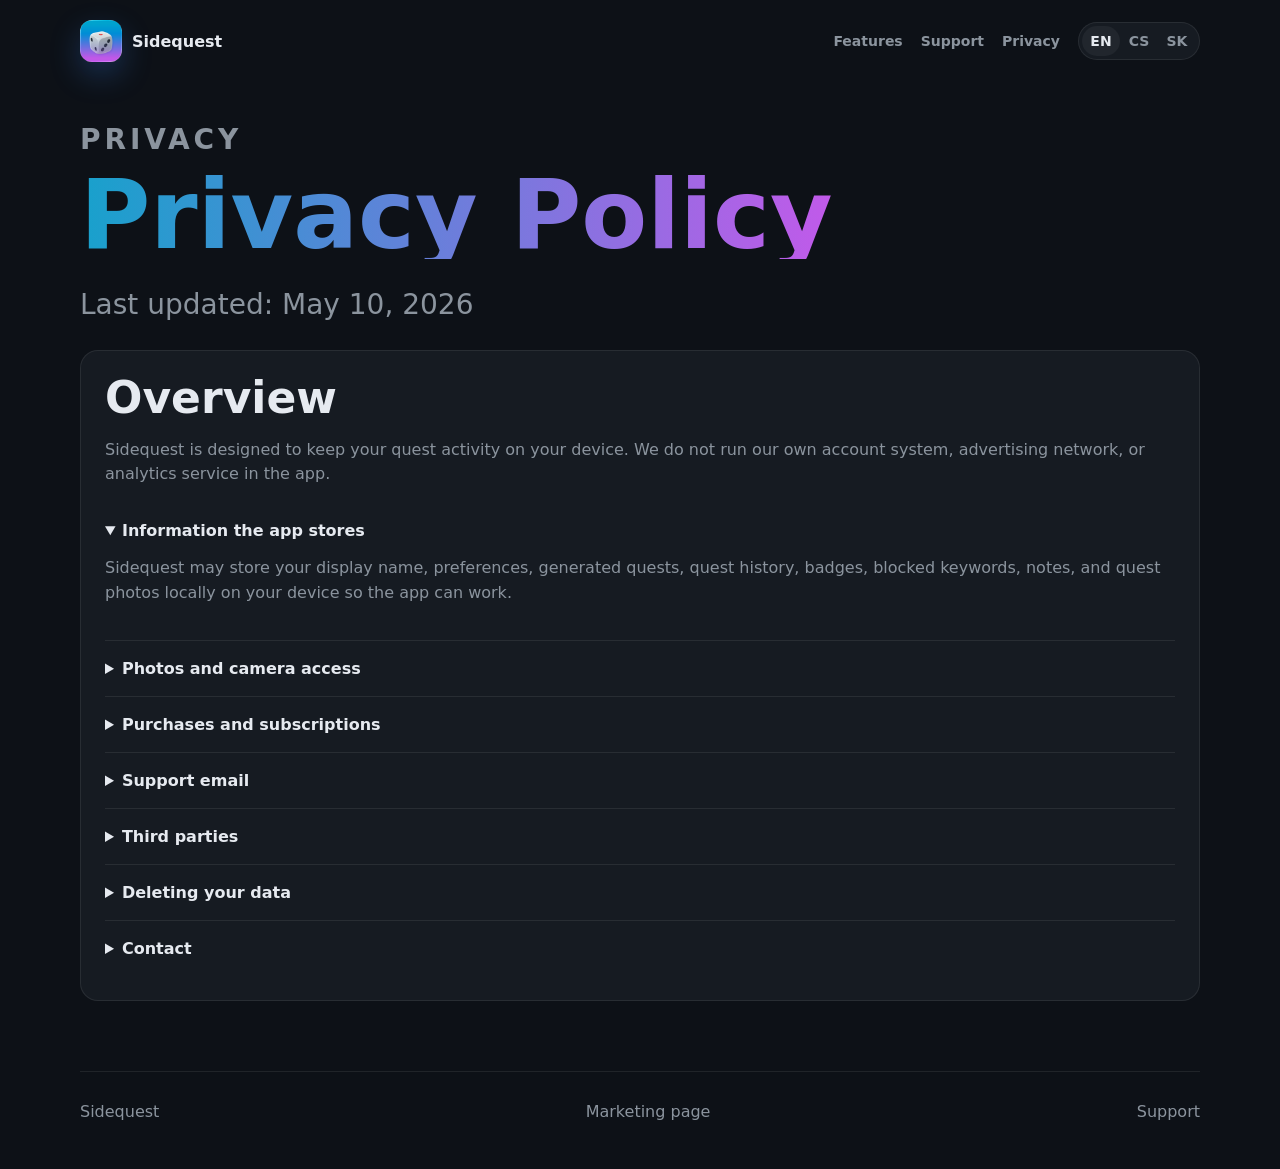
==== privacy.html @ afa2bc3d "Add privacy policy page" ====
<!doctype html>
<html lang="en">
  <head>
    <meta charset="utf-8">
    <meta name="viewport" content="width=device-width, initial-scale=1">
    <title>Sidequest Privacy Policy</title>
    <meta name="description" content="Privacy policy for the Sidequest iPhone app.">
    <link rel="icon" href="assets/sidequest-icon.png">
    <link rel="stylesheet" href="styles.css">
  </head>
  <body>
    <header class="site-header">
      <a class="brand" href="index.html" aria-label="Sidequest home">
        <img src="assets/sidequest-icon.png" alt="" class="brand-icon">
        <span>Sidequest</span>
      </a>
      <nav class="nav" aria-label="Main navigation">
        <a href="index.html#features" data-i18n="nav.features">Features</a>
        <a href="support.html" data-i18n="nav.support">Support</a>
        <a href="privacy.html" data-i18n="nav.privacy">Privacy</a>
        <div class="language-switch" aria-label="Language">
          <button type="button" data-lang="en">EN</button>
          <button type="button" data-lang="cs">CS</button>
          <button type="button" data-lang="sk">SK</button>
        </div>
      </nav>
    </header>

    <main class="support-main">
      <section class="support-hero">
        <p class="eyebrow" data-i18n="privacy.eyebrow">Privacy</p>
        <h1 data-i18n="privacy.title">Privacy Policy</h1>
        <p data-i18n="privacy.updated">Last updated: May 10, 2026</p>
      </section>

      <section class="faq">
        <h2 data-i18n="privacy.overview.title">Overview</h2>
        <p data-i18n="privacy.overview.text">Sidequest is designed to keep your quest activity on your device. We do not run our own account system, advertising network, or analytics service in the app.</p>

        <details open>
          <summary data-i18n="privacy.collect.summary">Information the app stores</summary>
          <p data-i18n="privacy.collect.text">Sidequest may store your display name, preferences, generated quests, quest history, badges, blocked keywords, notes, and quest photos locally on your device so the app can work.</p>
        </details>

        <details>
          <summary data-i18n="privacy.photos.summary">Photos and camera access</summary>
          <p data-i18n="privacy.photos.text">If you choose to add a photo to a completed quest, the photo is used for that quest history entry. Photos remain on your device unless you choose to share them through iOS sharing features.</p>
        </details>

        <details>
          <summary data-i18n="privacy.purchases.summary">Purchases and subscriptions</summary>
          <p data-i18n="privacy.purchases.text">Premium purchases are processed by Apple through the App Store. Sidequest may read your App Store purchase status to unlock premium features, but payment details are handled by Apple.</p>
        </details>

        <details>
          <summary data-i18n="privacy.support.summary">Support email</summary>
          <p data-i18n="privacy.support.text">If you contact support by email, we receive the information you choose to send, such as your email address, device details, and message. We use it only to respond to your request.</p>
        </details>

        <details>
          <summary data-i18n="privacy.third.summary">Third parties</summary>
          <p data-i18n="privacy.third.text">Sidequest uses Apple services such as the App Store and iOS system features. Those services are governed by Apple's privacy policies. We do not sell your personal information.</p>
        </details>

        <details>
          <summary data-i18n="privacy.delete.summary">Deleting your data</summary>
          <p data-i18n="privacy.delete.text">Most app data is stored locally. You can remove it by deleting the app from your device. You can also contact support if you have questions about information sent by email.</p>
        </details>

        <details>
          <summary data-i18n="privacy.contact.summary">Contact</summary>
          <p data-i18n="privacy.contact.text">For privacy questions, email pcesnek290@gmail.com.</p>
        </details>
      </section>
    </main>

    <footer class="footer">
      <span>Sidequest</span>
      <a href="index.html" data-i18n="footer.marketing">Marketing page</a>
      <a href="support.html" data-i18n="footer.support">Support</a>
    </footer>

    <script src="script.js"></script>
  </body>
</html>
---- styles.css ----
:root {
  color-scheme: dark;
  --bg: #0d1117;
  --surface: #161b22;
  --surface-high: #21262d;
  --text: #e6eaf0;
  --muted: #8b949e;
  --green: #00d1b2;
  --blue: #3d8bff;
  --pink: #ea1876;
  --gold: #ffd166;
  --line: rgba(255, 255, 255, 0.08);
  --radius: 18px;
  font-family: ui-rounded, "SF Pro Rounded", "Nunito Sans", system-ui, -apple-system, BlinkMacSystemFont, "Segoe UI", sans-serif;
}

* {
  box-sizing: border-box;
}

html {
  scroll-behavior: smooth;
}

body {
  margin: 0;
  background: var(--bg);
  color: var(--text);
  min-height: 100vh;
}

a {
  color: inherit;
  text-decoration: none;
}

.site-header {
  width: min(1120px, calc(100% - 32px));
  margin: 0 auto;
  padding: 20px 0;
  display: flex;
  align-items: center;
  justify-content: space-between;
  gap: 20px;
}

.brand {
  display: inline-flex;
  align-items: center;
  gap: 10px;
  font-weight: 800;
  letter-spacing: 0;
}

.brand-icon {
  width: 42px;
  height: 42px;
  border-radius: 12px;
  box-shadow: 0 12px 30px rgba(61, 139, 255, 0.25);
}

.nav {
  display: flex;
  align-items: center;
  gap: 18px;
  color: var(--muted);
  font-size: 14px;
  font-weight: 700;
}

.nav a:hover {
  color: var(--text);
}

.language-switch {
  display: inline-flex;
  background: var(--surface);
  border: 1px solid var(--line);
  border-radius: 999px;
  padding: 3px;
}

.language-switch button {
  width: 38px;
  height: 30px;
  border: 0;
  border-radius: 999px;
  background: transparent;
  color: var(--muted);
  font: inherit;
  cursor: pointer;
}

.language-switch button.active {
  background: var(--surface-high);
  color: var(--text);
}

.hero {
  width: min(1120px, calc(100% - 32px));
  margin: 0 auto;
  display: grid;
  grid-template-columns: minmax(0, 1.1fr) minmax(320px, 0.9fr);
  align-items: center;
  gap: 64px;
  padding: 18px 0 34px;
}

.hero-copy h1,
.support-hero h1 {
  margin: 0;
  font-size: clamp(48px, 9vw, 96px);
  line-height: 0.92;
  letter-spacing: 0;
  background: linear-gradient(90deg, #18a1cc, #c359ea);
  color: transparent;
  background-clip: text;
  -webkit-background-clip: text;
}

.eyebrow {
  margin: 0 0 14px;
  color: var(--green);
  font-size: 12px;
  font-weight: 900;
  letter-spacing: 0.14em;
  text-transform: uppercase;
}

.hero-text,
.support-hero p {
  color: var(--muted);
  font-size: clamp(20px, 3vw, 28px);
  line-height: 1.25;
  max-width: 640px;
}

.hero-actions,
.button-row {
  display: flex;
  gap: 14px;
  flex-wrap: wrap;
}

.button {
  display: inline-flex;
  align-items: center;
  justify-content: center;
  min-height: 54px;
  padding: 0 22px;
  border-radius: 14px;
  font-weight: 900;
  font-size: 15px;
}

.button.primary {
  background: var(--green);
  color: white;
}

.button.secondary {
  background: var(--surface-high);
  color: var(--text);
}

.phone {
  justify-self: center;
  width: min(380px, 100%);
  border: 1px solid var(--line);
  border-radius: 42px;
  padding: 14px;
  background: #05070a;
  box-shadow: 0 30px 80px rgba(0, 0, 0, 0.45), 0 0 80px rgba(195, 89, 234, 0.18);
}

.phone-screen {
  min-height: 455px;
  border-radius: 32px;
  background: linear-gradient(#0d1117, #161b22);
  padding: 34px 22px;
  display: flex;
  flex-direction: column;
  justify-content: center;
  gap: 22px;
}

.screen-title {
  text-align: center;
  font-weight: 800;
  font-size: 18px;
  background: linear-gradient(90deg, #18a1cc, #c359ea);
  color: transparent;
  background-clip: text;
  -webkit-background-clip: text;
}

.quest-card,
.feature-card,
.support-card,
.download,
.split-section,
.faq {
  background: var(--surface);
  border: 1px solid var(--line);
  border-radius: var(--radius);
}

.quest-card {
  padding: 22px;
}

.quest-meta {
  display: flex;
  align-items: center;
  justify-content: space-between;
  gap: 10px;
  color: var(--muted);
  font-size: 12px;
}

.difficulty,
.level {
  display: inline-flex;
  align-items: center;
  gap: 5px;
  border-radius: 999px;
  padding: 5px 10px;
  white-space: nowrap;
}

.difficulty {
  color: var(--blue);
  background: rgba(61, 139, 255, 0.12);
}

.quest-card h2 {
  margin: 20px 0 10px;
  font-size: 22px;
  line-height: 1.15;
}

.quest-card p,
.feature-card p,
.split-section p,
.support-card p,
.faq p,
.download p {
  color: var(--muted);
  line-height: 1.55;
}

.accept {
  color: var(--muted);
  text-align: center;
  margin: 0;
}

.mini-button {
  flex: 1;
  height: 48px;
  border-radius: 14px;
  display: grid;
  place-items: center;
  color: white;
  font-weight: 900;
  font-size: 14px;
}

.mini-button.yes {
  background: var(--green);
}

.mini-button.no {
  background: var(--pink);
}

.section,
.split-section,
.download,
.support-main {
  width: min(1120px, calc(100% - 32px));
  margin: 0 auto;
}

.section {
  padding: 42px 0 70px;
}

.section-heading {
  max-width: 640px;
  margin-bottom: 24px;
}

h2 {
  margin: 0 0 12px;
  font-size: clamp(28px, 5vw, 44px);
  line-height: 1.05;
  letter-spacing: 0;
}

.feature-grid,
.support-grid {
  display: grid;
  grid-template-columns: repeat(3, 1fr);
  gap: 16px;
}

.feature-card,
.support-card {
  padding: 24px;
}

.feature-icon {
  font-size: 34px;
}

.feature-card h3,
.support-card h2 {
  margin: 16px 0 8px;
  font-size: 20px;
}

.split-section {
  display: grid;
  grid-template-columns: 1fr 1fr;
  align-items: center;
  gap: 32px;
  padding: 34px;
  margin-bottom: 70px;
}

.level-list {
  display: grid;
  gap: 12px;
}

.level {
  min-height: 48px;
  padding: 12px 16px;
  font-weight: 800;
  background: var(--surface-high);
}

.safe {
  color: var(--green);
}

.mild {
  color: var(--blue);
}

.probably {
  color: #ff9f43;
}

.bsc {
  color: var(--pink);
  box-shadow: 0 0 34px rgba(234, 24, 118, 0.18);
}

.download {
  display: flex;
  align-items: center;
  gap: 22px;
  padding: 26px;
  margin-bottom: 70px;
}

.download-icon {
  width: 88px;
  height: 88px;
  border-radius: 24px;
}

.footer {
  width: min(1120px, calc(100% - 32px));
  margin: 0 auto;
  padding: 30px 0 48px;
  color: var(--muted);
  display: flex;
  justify-content: space-between;
  gap: 16px;
  border-top: 1px solid var(--line);
}

.support-main {
  padding: 40px 0 70px;
}

.support-hero {
  max-width: 760px;
  margin-bottom: 28px;
}

.support-grid {
  grid-template-columns: repeat(2, 1fr);
  margin-bottom: 22px;
}

.note {
  font-size: 13px;
}

.faq {
  padding: 24px;
}

details {
  border-top: 1px solid var(--line);
  padding: 18px 0;
}

details:first-of-type {
  border-top: 0;
}

summary {
  cursor: pointer;
  font-weight: 850;
}

@media (max-width: 820px) {
  .site-header,
  .nav,
  .download {
    align-items: flex-start;
  }

  .site-header,
  .download {
    flex-direction: column;
  }

  .nav {
    width: 100%;
    flex-wrap: wrap;
    justify-content: space-between;
  }

  .hero,
  .split-section,
  .feature-grid,
  .support-grid {
    grid-template-columns: 1fr;
  }

  .hero {
    min-height: auto;
    gap: 28px;
    padding-top: 34px;
  }

  .phone-screen {
    min-height: 340px;
    padding: 28px 22px;
  }
}

@media (max-width: 480px) {
  .hero-actions,
  .button {
    width: 100%;
  }

  .phone {
    border-radius: 32px;
  }

  .phone-screen {
    min-height: 300px;
    border-radius: 24px;
    gap: 14px;
  }

  .quest-card {
    padding: 18px;
  }

  .quest-card h2 {
    margin: 14px 0 8px;
    font-size: 20px;
  }

  .button-row {
    gap: 10px;
  }

  .mini-button {
    height: 44px;
  }

  .quest-meta {
    align-items: flex-start;
    flex-direction: column;
  }
}
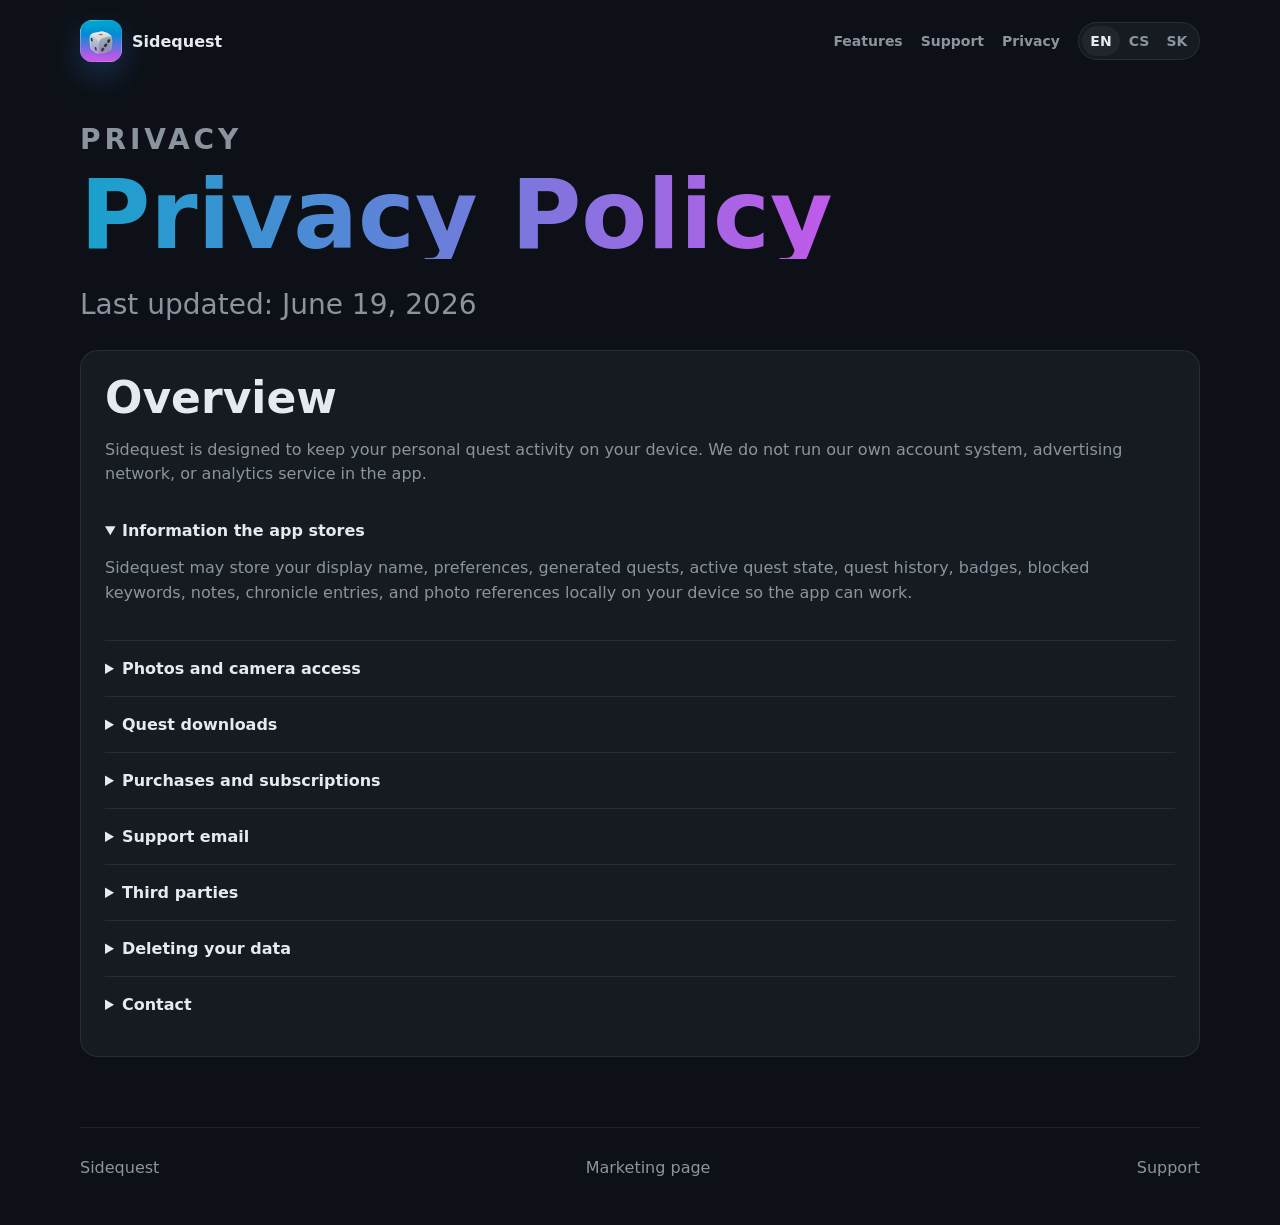
==== commit e97f90d1: "Update website for current app features" ====
--- a/privacy.html
+++ b/privacy.html
@@ -30,21 +30,26 @@
       <section class="support-hero">
         <p class="eyebrow" data-i18n="privacy.eyebrow">Privacy</p>
         <h1 data-i18n="privacy.title">Privacy Policy</h1>
-        <p data-i18n="privacy.updated">Last updated: May 10, 2026</p>
+        <p data-i18n="privacy.updated">Last updated: June 19, 2026</p>
       </section>
 
       <section class="faq">
         <h2 data-i18n="privacy.overview.title">Overview</h2>
-        <p data-i18n="privacy.overview.text">Sidequest is designed to keep your quest activity on your device. We do not run our own account system, advertising network, or analytics service in the app.</p>
+        <p data-i18n="privacy.overview.text">Sidequest is designed to keep your personal quest activity on your device. We do not run our own account system, advertising network, or analytics service in the app.</p>
 
         <details open>
           <summary data-i18n="privacy.collect.summary">Information the app stores</summary>
-          <p data-i18n="privacy.collect.text">Sidequest may store your display name, preferences, generated quests, quest history, badges, blocked keywords, notes, and quest photos locally on your device so the app can work.</p>
+          <p data-i18n="privacy.collect.text">Sidequest may store your display name, preferences, generated quests, active quest state, quest history, badges, blocked keywords, notes, chronicle entries, and photo references locally on your device so the app can work.</p>
         </details>
 
         <details>
           <summary data-i18n="privacy.photos.summary">Photos and camera access</summary>
-          <p data-i18n="privacy.photos.text">If you choose to add a photo to a completed quest, the photo is used for that quest history entry. Photos remain on your device unless you choose to share them through iOS sharing features.</p>
+          <p data-i18n="privacy.photos.text">If you choose to add photos to a quest or chronicle entry, Sidequest uses camera or photo library access only for that action. Chronicle entries may store local Photos library identifiers so the app can show those photos later.</p>
+        </details>
+
+        <details>
+          <summary data-i18n="privacy.remote.summary">Quest downloads</summary>
+          <p data-i18n="privacy.remote.text">Sidequest may contact the Sidequest quest repository to download the latest quest pool and cache it on your device. This request is for app content, not user account sync.</p>
         </details>
 
         <details>
--- a/styles.css
+++ b/styles.css
@@ -163,6 +163,10 @@
   color: var(--text);
 }
 
+.inline-button {
+  margin-top: 6px;
+}
+
 .phone {
   justify-self: center;
   width: min(380px, 100%);
@@ -199,6 +203,7 @@
 .support-card,
 .download,
 .split-section,
+.premium-section,
 .faq {
   background: var(--surface);
   border: 1px solid var(--line);
@@ -329,6 +334,34 @@
   margin-bottom: 70px;
 }
 
+.premium-section {
+  width: min(1120px, calc(100% - 32px));
+  margin: 0 auto 70px;
+  display: grid;
+  grid-template-columns: 1fr 1fr;
+  align-items: center;
+  gap: 32px;
+  padding: 34px;
+}
+
+.premium-list {
+  display: grid;
+  gap: 12px;
+}
+
+.premium-chip {
+  display: inline-flex;
+  align-items: center;
+  gap: 8px;
+  min-height: 48px;
+  padding: 12px 16px;
+  border-radius: 999px;
+  background: var(--surface-high);
+  color: var(--text);
+  font-weight: 800;
+  box-shadow: 0 0 34px rgba(234, 24, 118, 0.12);
+}
+
 .level-list {
   display: grid;
   gap: 12px;
@@ -439,6 +472,7 @@
 
   .hero,
   .split-section,
+  .premium-section,
   .feature-grid,
   .support-grid {
     grid-template-columns: 1fr;
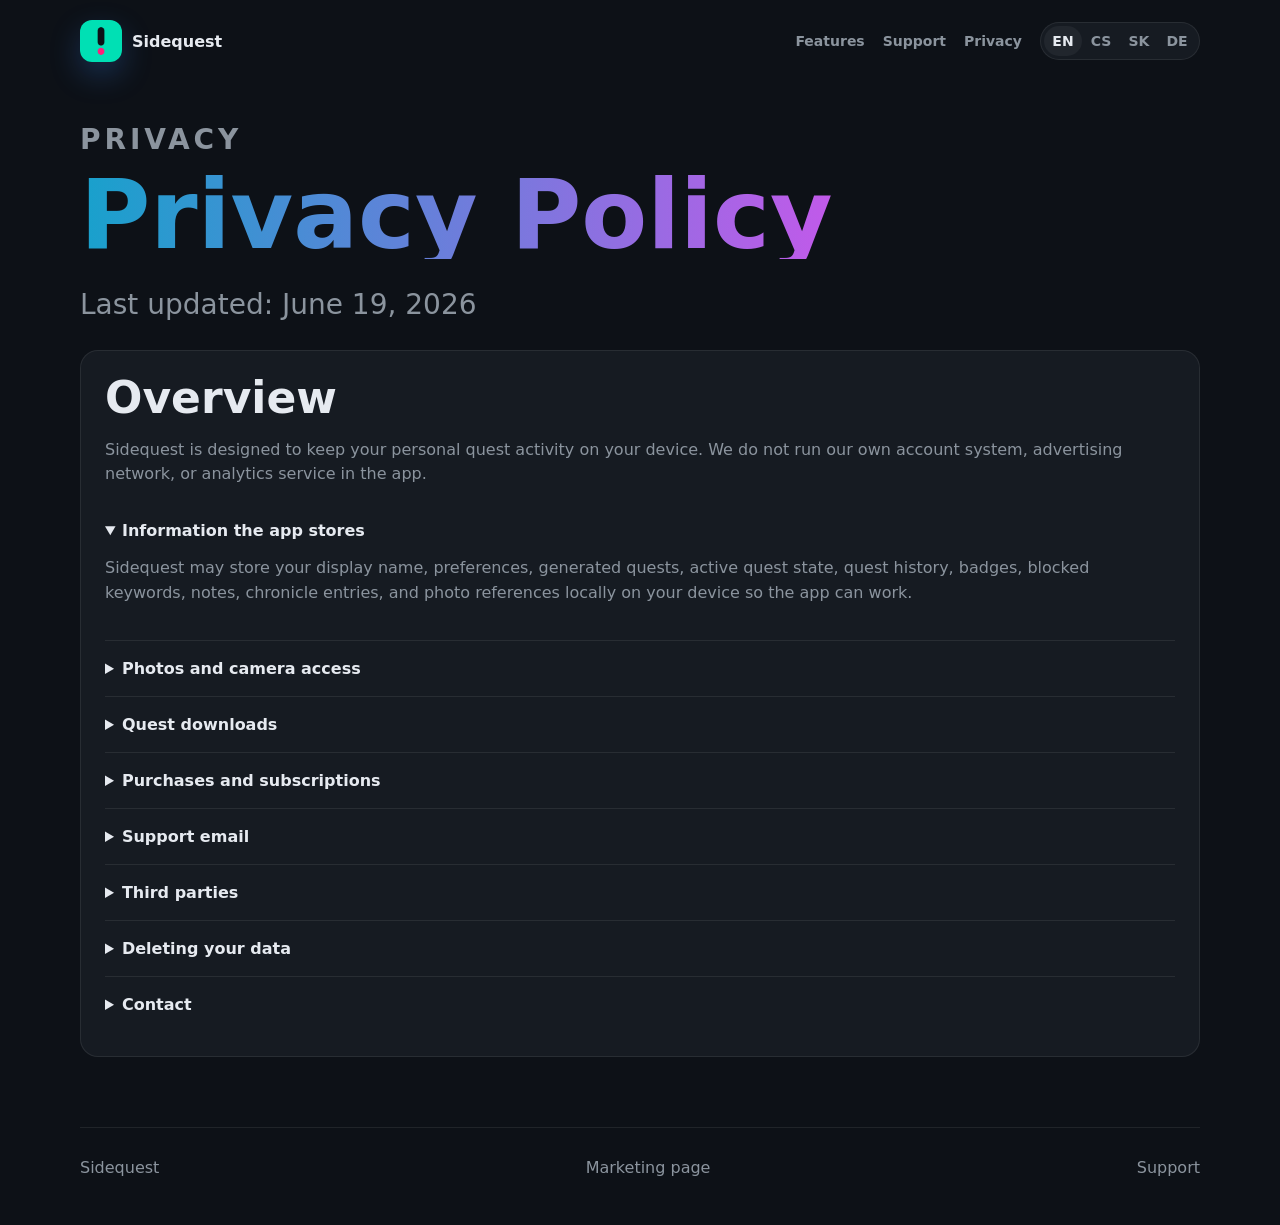
==== commit 6aa56726: "add de localization" ====
--- a/privacy.html
+++ b/privacy.html
@@ -3,10 +3,38 @@
   <head>
     <meta charset="utf-8">
     <meta name="viewport" content="width=device-width, initial-scale=1">
-    <title>Sidequest Privacy Policy</title>
-    <meta name="description" content="Privacy policy for the Sidequest iPhone app.">
+    <title>Sidequest Privacy Policy | iPhone App Data and Photos</title>
+    <meta name="description" content="Read the Sidequest privacy policy for local quest history, chronicles, photo library access, quest downloads, Premium purchases, and support email data.">
+    <meta name="robots" content="index, follow">
+    <meta name="theme-color" content="#0D1117">
+    <link rel="canonical" href="https://sidequest-ios.netlify.app/privacy.html">
+    <meta property="og:site_name" content="Sidequest">
+    <meta property="og:title" content="Sidequest Privacy Policy">
+    <meta property="og:description" content="Privacy policy for local quest history, chronicles, photo access, quest downloads, Premium purchases, and support email data.">
+    <meta property="og:type" content="website">
+    <meta property="og:url" content="https://sidequest-ios.netlify.app/privacy.html">
+    <meta property="og:image" content="https://sidequest-ios.netlify.app/assets/sidequest-icon.png">
+    <meta property="og:image:alt" content="Sidequest app icon">
+    <meta name="twitter:card" content="summary">
+    <meta name="twitter:title" content="Sidequest Privacy Policy">
+    <meta name="twitter:description" content="Privacy policy for local quest history, chronicles, photo access, quest downloads, Premium purchases, and support email data.">
+    <meta name="twitter:image" content="https://sidequest-ios.netlify.app/assets/sidequest-icon.png">
     <link rel="icon" href="assets/sidequest-icon.png">
     <link rel="stylesheet" href="styles.css">
+    <script type="application/ld+json">
+      {
+        "@context": "https://schema.org",
+        "@type": "WebPage",
+        "name": "Sidequest Privacy Policy",
+        "description": "Privacy policy for the Sidequest iPhone app.",
+        "url": "https://sidequest-ios.netlify.app/privacy.html",
+        "isPartOf": {
+          "@type": "WebSite",
+          "name": "Sidequest",
+          "url": "https://sidequest-ios.netlify.app/"
+        }
+      }
+    </script>
   </head>
   <body>
     <header class="site-header">
@@ -22,6 +50,7 @@
           <button type="button" data-lang="en">EN</button>
           <button type="button" data-lang="cs">CS</button>
           <button type="button" data-lang="sk">SK</button>
+          <button type="button" data-lang="de">DE</button>
         </div>
       </nav>
     </header>
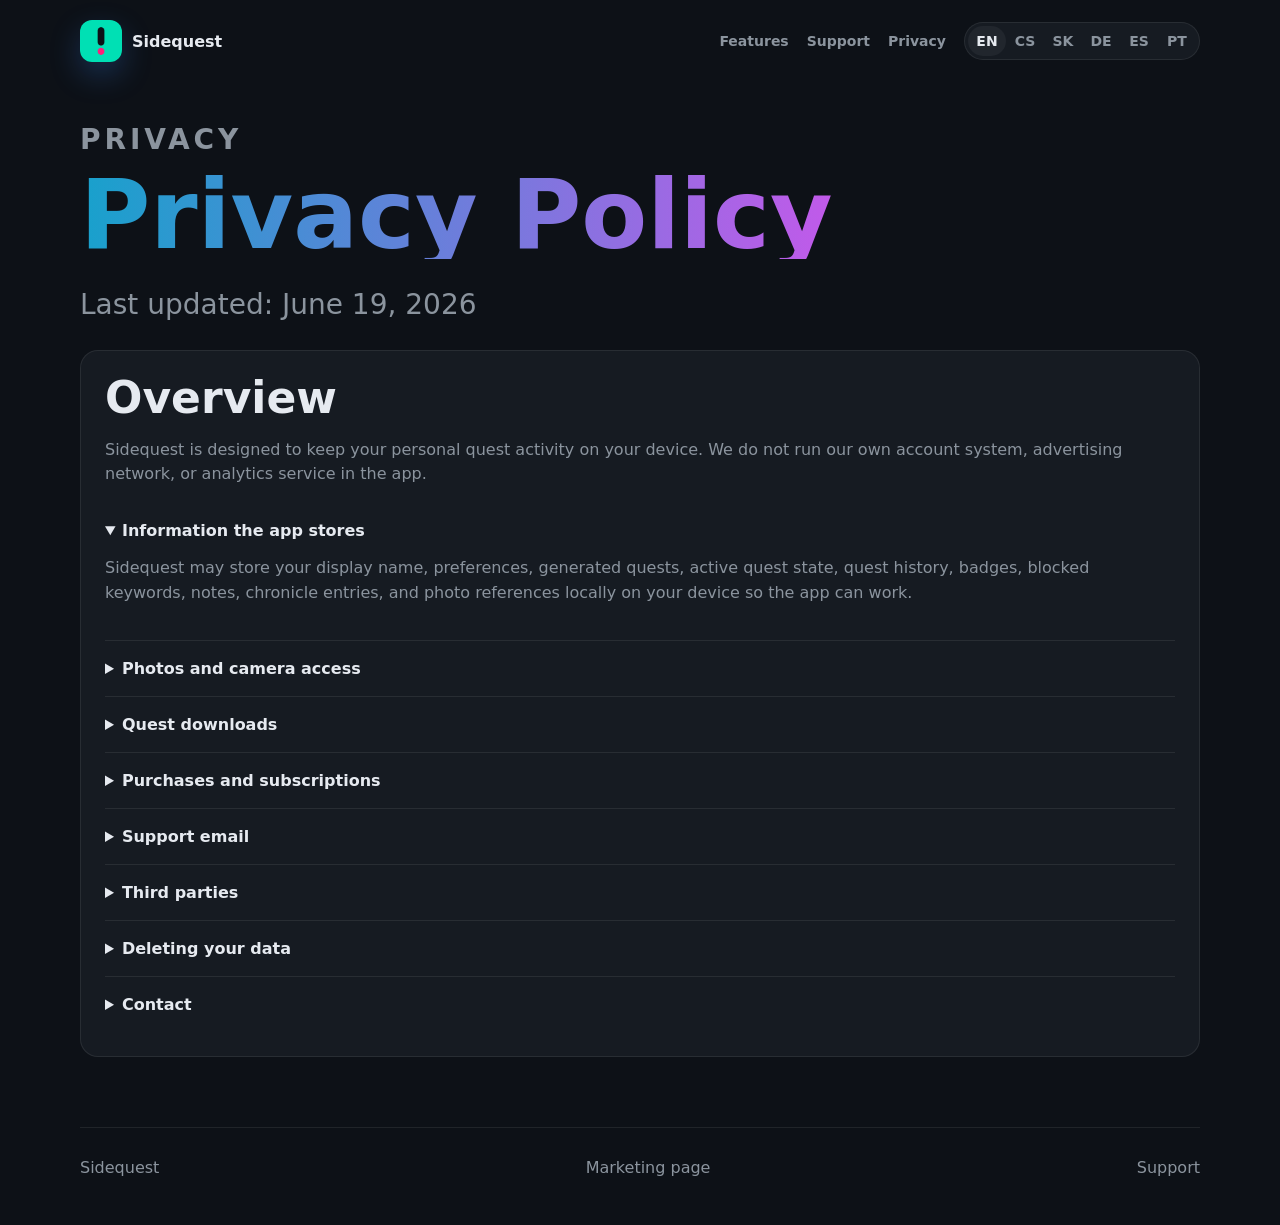
==== commit a9c897e8: "Add Spanish and Portuguese localization Adds es and pt to the site's translations object (102 keys e" ====
--- a/privacy.html
+++ b/privacy.html
@@ -51,6 +51,8 @@
           <button type="button" data-lang="cs">CS</button>
           <button type="button" data-lang="sk">SK</button>
           <button type="button" data-lang="de">DE</button>
+          <button type="button" data-lang="es">ES</button>
+          <button type="button" data-lang="pt">PT</button>
         </div>
       </nav>
     </header>
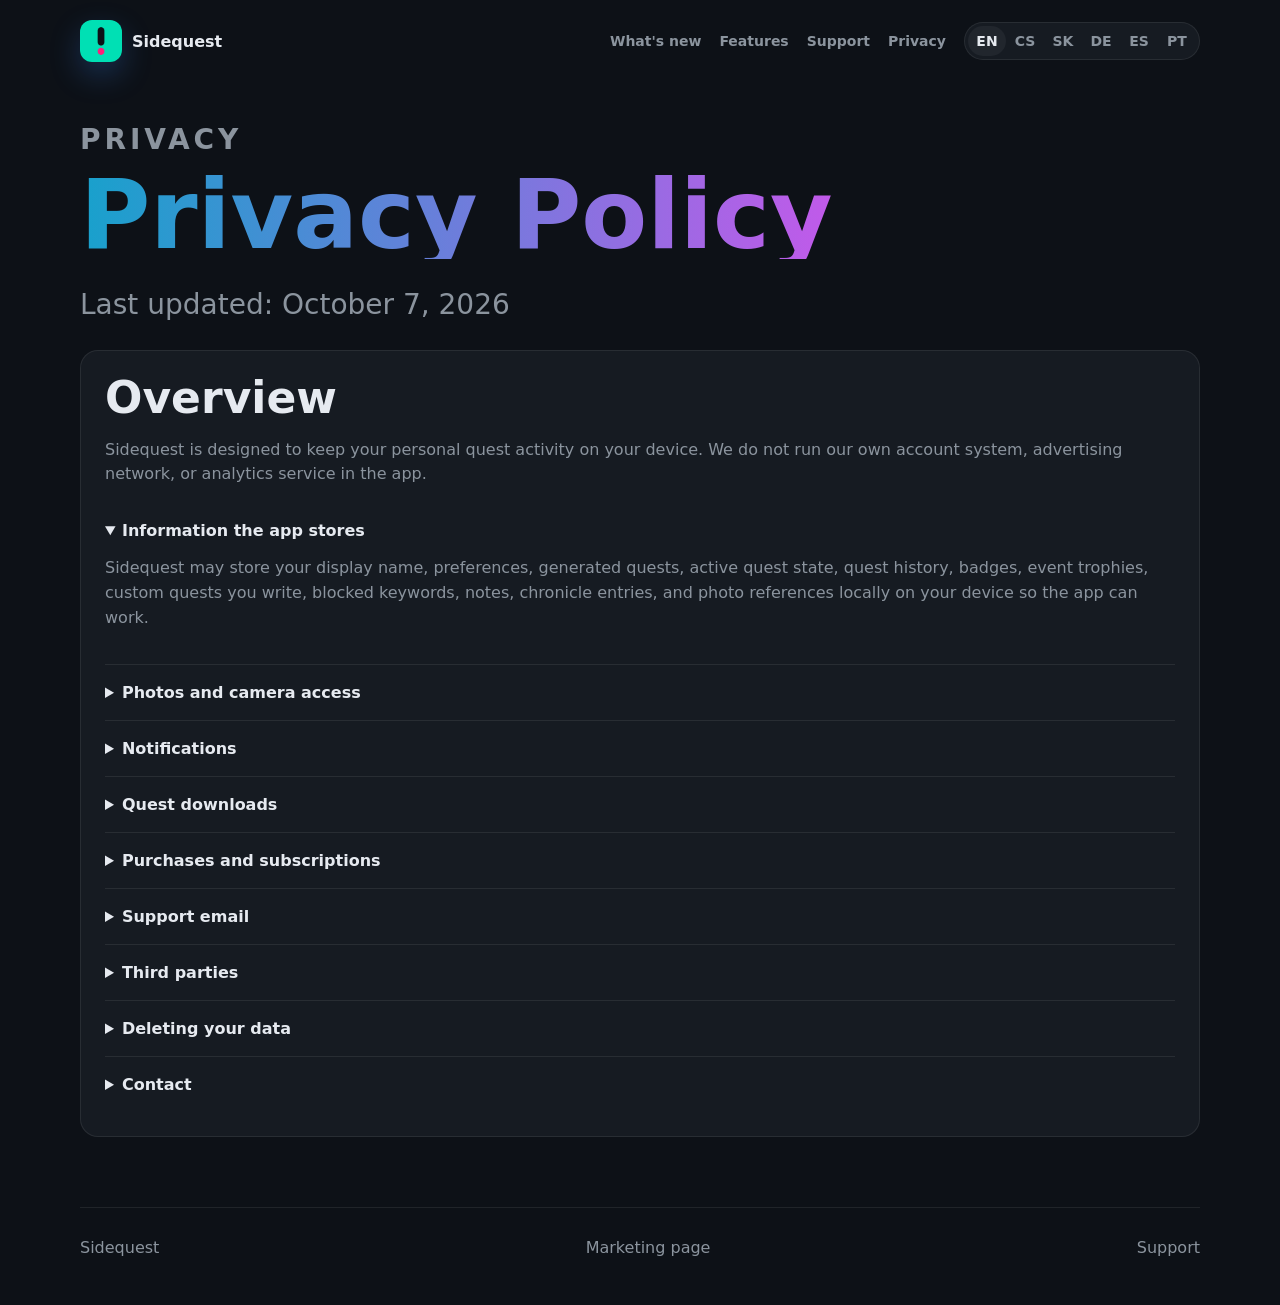
==== commit ed56cf8b: "Add what's new in 1.3 to the website - New section: The Haunting event, XP and levels, custom quests" ====
--- a/privacy.html
+++ b/privacy.html
@@ -43,6 +43,7 @@
         <span>Sidequest</span>
       </a>
       <nav class="nav" aria-label="Main navigation">
+        <a href="index.html#new" data-i18n="nav.new">What's new</a>
         <a href="index.html#features" data-i18n="nav.features">Features</a>
         <a href="support.html" data-i18n="nav.support">Support</a>
         <a href="privacy.html" data-i18n="nav.privacy">Privacy</a>
@@ -61,7 +62,7 @@
       <section class="support-hero">
         <p class="eyebrow" data-i18n="privacy.eyebrow">Privacy</p>
         <h1 data-i18n="privacy.title">Privacy Policy</h1>
-        <p data-i18n="privacy.updated">Last updated: June 19, 2026</p>
+        <p data-i18n="privacy.updated">Last updated: October 7, 2026</p>
       </section>
 
       <section class="faq">
@@ -70,12 +71,17 @@
 
         <details open>
           <summary data-i18n="privacy.collect.summary">Information the app stores</summary>
-          <p data-i18n="privacy.collect.text">Sidequest may store your display name, preferences, generated quests, active quest state, quest history, badges, blocked keywords, notes, chronicle entries, and photo references locally on your device so the app can work.</p>
+          <p data-i18n="privacy.collect.text">Sidequest may store your display name, preferences, generated quests, active quest state, quest history, badges, event trophies, custom quests you write, blocked keywords, notes, chronicle entries, and photo references locally on your device so the app can work.</p>
         </details>
 
         <details>
           <summary data-i18n="privacy.photos.summary">Photos and camera access</summary>
           <p data-i18n="privacy.photos.text">If you choose to add photos to a quest or chronicle entry, Sidequest uses camera or photo library access only for that action. Chronicle entries may store local Photos library identifiers so the app can show those photos later.</p>
+        </details>
+
+        <details>
+          <summary data-i18n="privacy.notifications.summary">Notifications</summary>
+          <p data-i18n="privacy.notifications.text">The streak reminder is a local notification scheduled on your device. Sidequest does not use push notifications or send your quest activity anywhere to schedule it. You can turn it off in Settings.</p>
         </details>
 
         <details>
